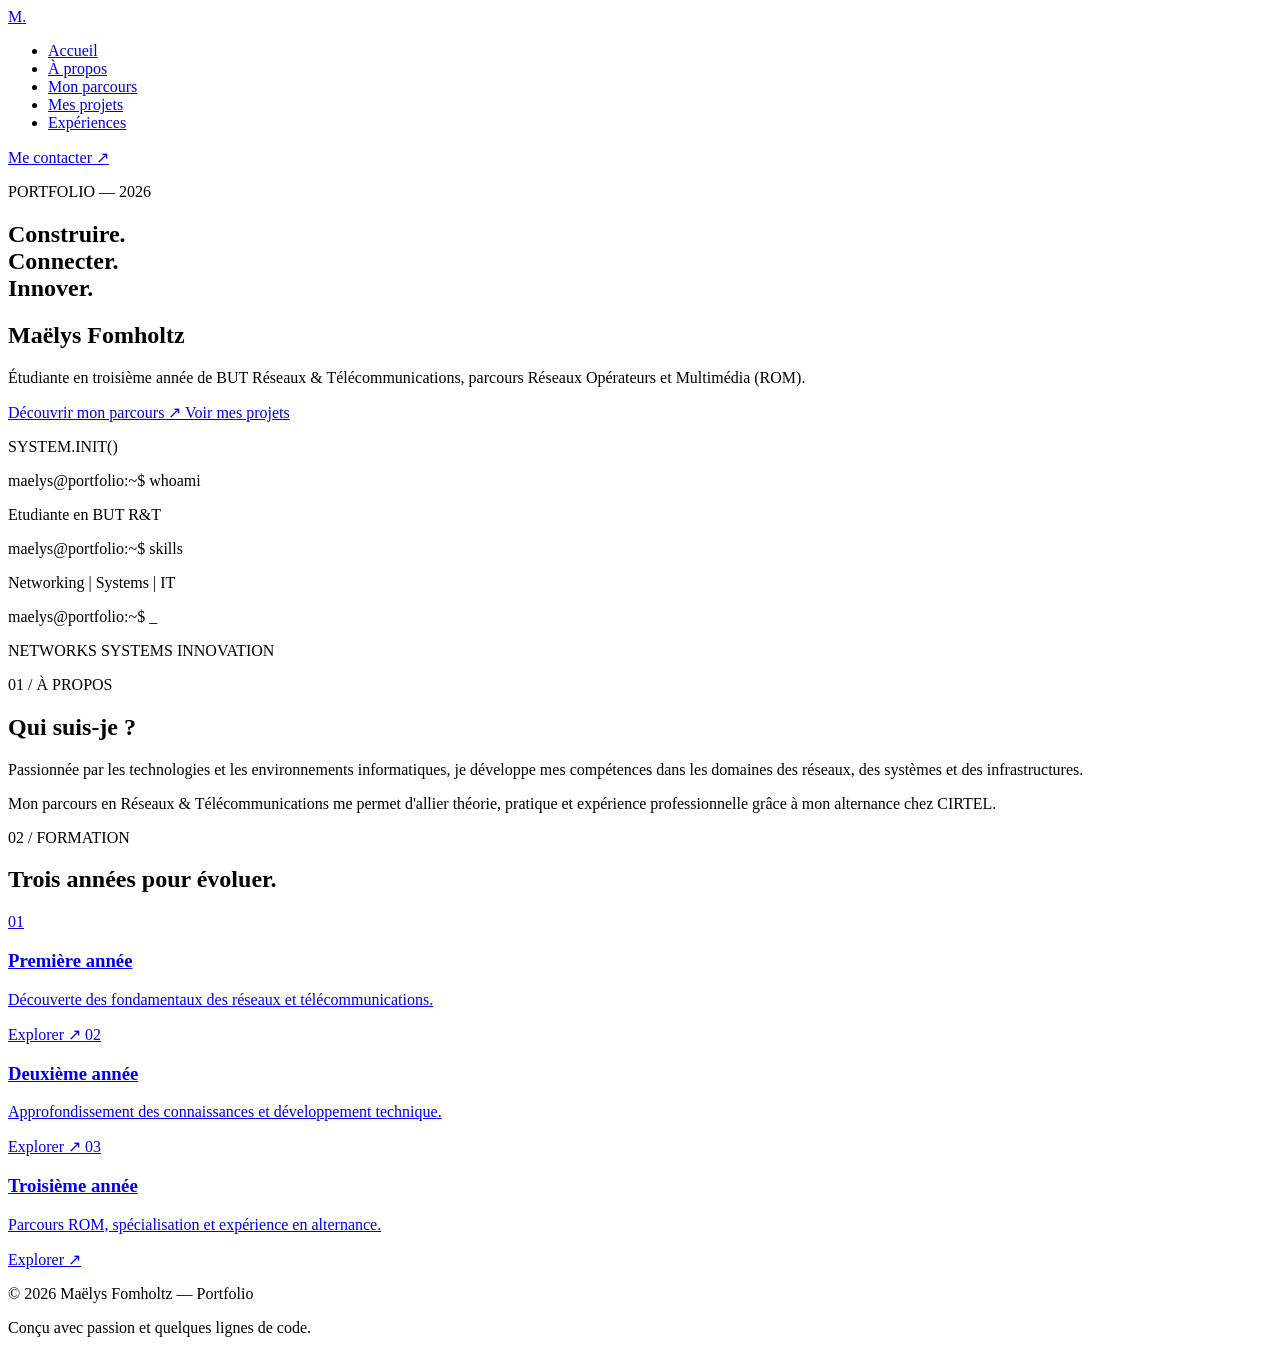
==== projets/index.html @ 8e95cd64 "Création de la page d'accueil" ====
<!doctype html>
<html lang="fr">
  <head>
    <meta charset="UTF-8" />
    <meta name="viewport" content="width=device-width, initial-scale=1.0" />

    <title>Maëlys Fomholtz | Portfolio</title>

    <meta
      name="description"
      content="Portfolio de Maëlys Fomholtz, étudiante en BUT Réseaux et Télécommunications, parcours ROM."
    />

    <link rel="stylesheet" href="css/style.css" />
  </head>

  <body>
    <!-- NAVIGATION -->
    <header class="header">
      <nav class="navbar container">
        <a href="index.html" class="logo"> M<span>.</span> </a>

        <ul class="nav-links">
          <li><a href="#accueil">Accueil</a></li>
          <li><a href="#apropos">À propos</a></li>
          <li><a href="parcours/index.html">Mon parcours</a></li>
          <li><a href="projets/index.html">Mes projets</a></li>
          <li><a href="experiences/index.html">Expériences</a></li>
        </ul>

        <a href="mailto:contact@example.com" class="contact-link">
          Me contacter ↗
        </a>
      </nav>
    </header>

    <main>
      <!-- ACCUEIL -->
      <section class="hero container" id="accueil">
        <div class="hero-content">
          <p class="hero-label">
            <span class="status-dot"></span>
            PORTFOLIO — 2026
          </p>

          <h1>
            Construire.<br />
            Connecter.<br />
            <span>Innover.</span>
          </h1>

          <h2>Maëlys Fomholtz</h2>

          <p class="hero-description">
            Étudiante en troisième année de BUT Réseaux & Télécommunications,
            parcours Réseaux Opérateurs et Multimédia (ROM).
          </p>

          <div class="hero-buttons">
            <a href="parcours/index.html" class="btn btn-primary">
              Découvrir mon parcours ↗
            </a>

            <a href="projets/index.html" class="btn btn-secondary">
              Voir mes projets
            </a>
          </div>
        </div>

        <div class="hero-visual">
          <div class="visual-card">
            <p class="code-label">SYSTEM.INIT()</p>

            <div class="terminal">
              <p>
                <span class="terminal-green">maelys@portfolio</span>:~$ whoami
              </p>
              <p>Etudiante en BUT R&T</p>
              <p>
                <span class="terminal-green">maelys@portfolio</span>:~$ skills
              </p>
              <p>Networking | Systems | IT</p>
              <p>
                <span class="terminal-green">maelys@portfolio</span>:~$
                <span class="cursor">_</span>
              </p>
            </div>

            <div class="visual-footer">
              <span>NETWORKS</span>
              <span>SYSTEMS</span>
              <span>INNOVATION</span>
            </div>
          </div>
        </div>
      </section>

      <!-- PRESENTATION -->
      <section class="about-section" id="apropos">
        <div class="container about-content">
          <div>
            <p class="section-label">01 / À PROPOS</p>
            <h2>Qui suis-je<span> ?</span></h2>
          </div>

          <div class="about-text">
            <p>
              Passionnée par les technologies et les environnements
              informatiques, je développe mes compétences dans les domaines des
              réseaux, des systèmes et des infrastructures.
            </p>

            <p>
              Mon parcours en Réseaux & Télécommunications me permet d'allier
              théorie, pratique et expérience professionnelle grâce à mon
              alternance chez CIRTEL.
            </p>
          </div>
        </div>
      </section>

      <!-- PARCOURS -->
      <section class="container journey-section">
        <p class="section-label">02 / FORMATION</p>

        <h2>Trois années pour <span>évoluer.</span></h2>

        <div class="journey-grid">
          <a href="parcours/premiere-annee.html" class="journey-card">
            <span class="card-number">01</span>
            <h3>Première année</h3>
            <p>
              Découverte des fondamentaux des réseaux et télécommunications.
            </p>
            <span class="card-link">Explorer ↗</span>
          </a>

          <a href="parcours/deuxieme-annee.html" class="journey-card">
            <span class="card-number">02</span>
            <h3>Deuxième année</h3>
            <p>
              Approfondissement des connaissances et développement technique.
            </p>
            <span class="card-link">Explorer ↗</span>
          </a>

          <a href="parcours/troisieme-annee.html" class="journey-card">
            <span class="card-number">03</span>
            <h3>Troisième année</h3>
            <p>Parcours ROM, spécialisation et expérience en alternance.</p>
            <span class="card-link">Explorer ↗</span>
          </a>
        </div>
      </section>
    </main>

    <footer class="footer">
      <div class="container">
        <p>© 2026 Maëlys Fomholtz — Portfolio</p>
        <p>Conçu avec passion et quelques lignes de code.</p>
      </div>
    </footer>

    <script src="js/main.js"></script>
  </body>
</html>
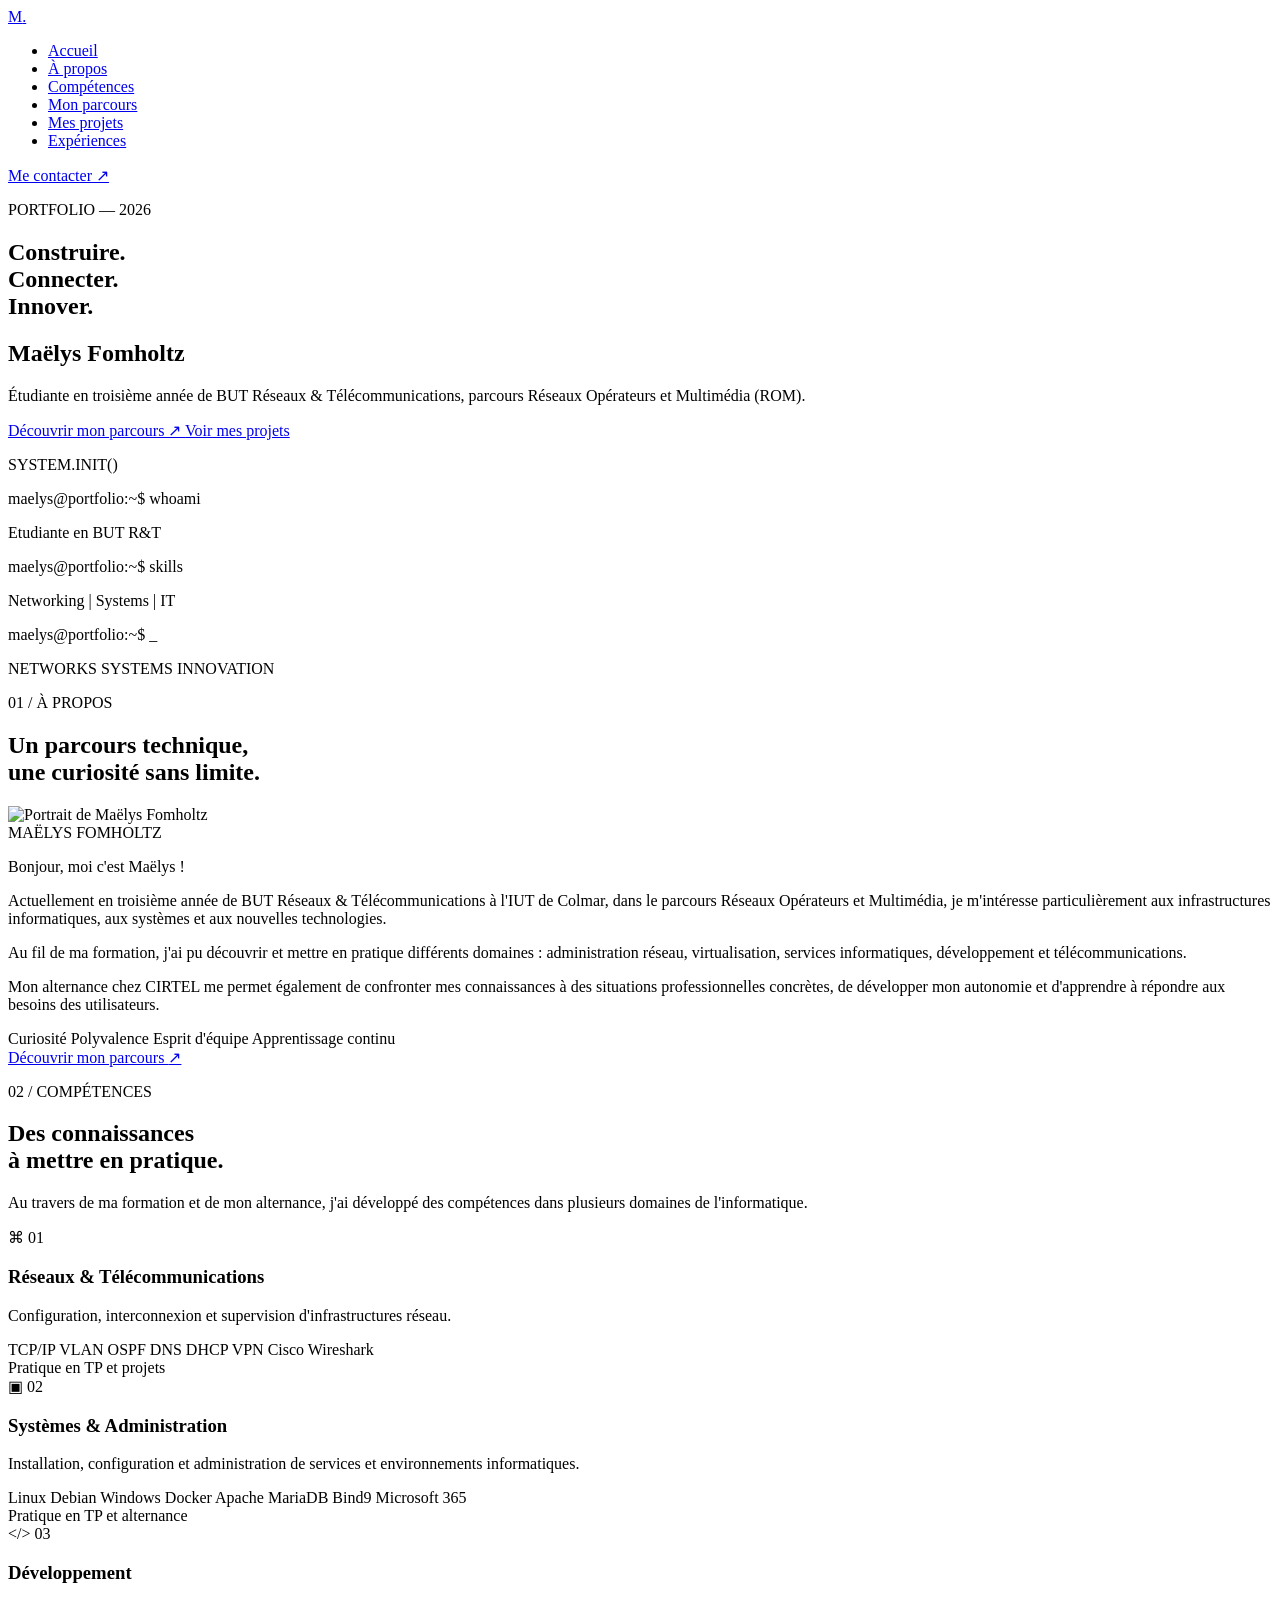
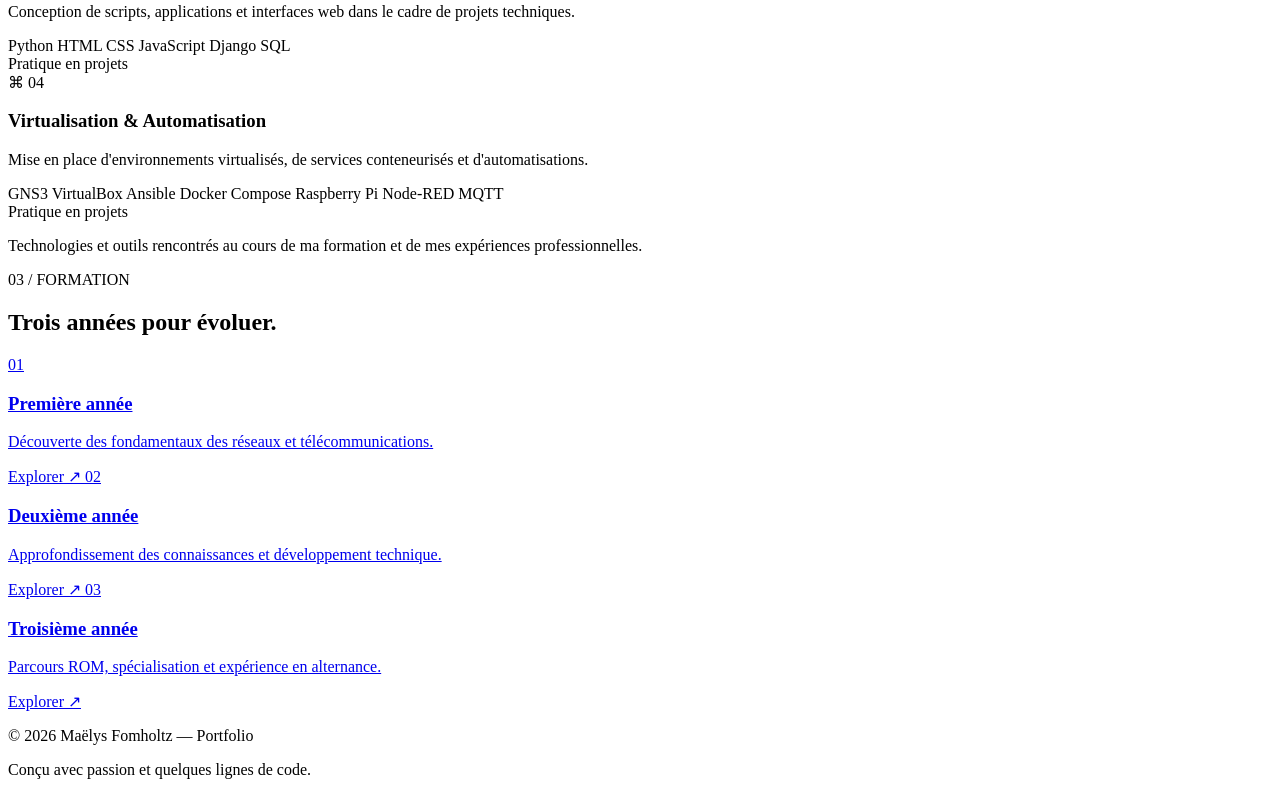
==== commit c2a28a52: "Ajout des sections présentation et compétences" ====
--- a/projets/index.html
+++ b/projets/index.html
@@ -23,6 +23,7 @@
         <ul class="nav-links">
           <li><a href="#accueil">Accueil</a></li>
           <li><a href="#apropos">À propos</a></li>
+          <li><a href="#competences">Compétences</a></li>
           <li><a href="parcours/index.html">Mon parcours</a></li>
           <li><a href="projets/index.html">Mes projets</a></li>
           <li><a href="experiences/index.html">Expériences</a></li>
@@ -96,32 +97,223 @@
       </section>
 
       <!-- PRESENTATION -->
+
+      <!-- SECTION À PROPOS -->
       <section class="about-section" id="apropos">
-        <div class="container about-content">
-          <div>
+        <div class="container">
+          <div class="section-heading">
             <p class="section-label">01 / À PROPOS</p>
-            <h2>Qui suis-je<span> ?</span></h2>
-          </div>
-
-          <div class="about-text">
-            <p>
-              Passionnée par les technologies et les environnements
-              informatiques, je développe mes compétences dans les domaines des
-              réseaux, des systèmes et des infrastructures.
+            <h2>
+              Un parcours technique,<br /><span
+                >une curiosité sans limite.</span
+              >
+            </h2>
+          </div>
+
+          <div class="about-layout">
+            <div class="about-photo">
+              <img
+                src="images/profil/maelys.jpg"
+                alt="Portrait de Maëlys Fomholtz"
+              />
+
+              <div class="photo-caption">
+                <span class="status-dot"></span>
+                <span>MAËLYS FOMHOLTZ</span>
+              </div>
+            </div>
+
+            <div class="about-details">
+              <p class="about-intro">Bonjour, moi c'est Maëlys !</p>
+
+              <p>
+                Actuellement en troisième année de BUT Réseaux &
+                Télécommunications à l'IUT de Colmar, dans le parcours Réseaux
+                Opérateurs et Multimédia, je m'intéresse particulièrement aux
+                infrastructures informatiques, aux systèmes et aux nouvelles
+                technologies.
+              </p>
+
+              <p>
+                Au fil de ma formation, j'ai pu découvrir et mettre en pratique
+                différents domaines : administration réseau, virtualisation,
+                services informatiques, développement et télécommunications.
+              </p>
+
+              <p>
+                Mon alternance chez CIRTEL me permet également de confronter mes
+                connaissances à des situations professionnelles concrètes, de
+                développer mon autonomie et d'apprendre à répondre aux besoins
+                des utilisateurs.
+              </p>
+
+              <div class="about-tags">
+                <span>Curiosité</span>
+                <span>Polyvalence</span>
+                <span>Esprit d'équipe</span>
+                <span>Apprentissage continu</span>
+              </div>
+
+              <a href="parcours/index.html" class="about-more">
+                Découvrir mon parcours <span>↗</span>
+              </a>
+            </div>
+          </div>
+        </div>
+      </section>
+
+      <!-- SECTION COMPÉTENCES -->
+      <section class="skills-section" id="competences">
+        <div class="container">
+          <div class="section-heading">
+            <p class="section-label">02 / COMPÉTENCES</p>
+            <h2>Des connaissances<br /><span>à mettre en pratique.</span></h2>
+            <p class="section-description">
+              Au travers de ma formation et de mon alternance, j'ai développé
+              des compétences dans plusieurs domaines de l'informatique.
             </p>
-
-            <p>
-              Mon parcours en Réseaux & Télécommunications me permet d'allier
-              théorie, pratique et expérience professionnelle grâce à mon
-              alternance chez CIRTEL.
-            </p>
-          </div>
+          </div>
+
+          <div class="skills-grid">
+            <!-- RESEAUX -->
+            <article class="skill-card">
+              <div class="skill-card-header">
+                <span class="skill-icon">⌘</span>
+                <span class="skill-index">01</span>
+              </div>
+
+              <h3>Réseaux & Télécommunications</h3>
+
+              <p>
+                Configuration, interconnexion et supervision d'infrastructures
+                réseau.
+              </p>
+
+              <div class="skill-tags">
+                <span>TCP/IP</span>
+                <span>VLAN</span>
+                <span>OSPF</span>
+                <span>DNS</span>
+                <span>DHCP</span>
+                <span>VPN</span>
+                <span>Cisco</span>
+                <span>Wireshark</span>
+              </div>
+
+              <div class="skill-level">
+                <span>Pratique en TP et projets</span>
+                <div class="level-track">
+                  <div class="level-fill level-advanced"></div>
+                </div>
+              </div>
+            </article>
+
+            <!-- SYSTEMES -->
+            <article class="skill-card">
+              <div class="skill-card-header">
+                <span class="skill-icon">▣</span>
+                <span class="skill-index">02</span>
+              </div>
+
+              <h3>Systèmes & Administration</h3>
+
+              <p>
+                Installation, configuration et administration de services et
+                environnements informatiques.
+              </p>
+
+              <div class="skill-tags">
+                <span>Linux Debian</span>
+                <span>Windows</span>
+                <span>Docker</span>
+                <span>Apache</span>
+                <span>MariaDB</span>
+                <span>Bind9</span>
+                <span>Microsoft 365</span>
+              </div>
+
+              <div class="skill-level">
+                <span>Pratique en TP et alternance</span>
+                <div class="level-track">
+                  <div class="level-fill level-intermediate"></div>
+                </div>
+              </div>
+            </article>
+
+            <!-- DEVELOPPEMENT -->
+            <article class="skill-card">
+              <div class="skill-card-header">
+                <span class="skill-icon">&lt;/&gt;</span>
+                <span class="skill-index">03</span>
+              </div>
+
+              <h3>Développement</h3>
+
+              <p>
+                Conception de scripts, applications et interfaces web dans le
+                cadre de projets techniques.
+              </p>
+
+              <div class="skill-tags">
+                <span>Python</span>
+                <span>HTML</span>
+                <span>CSS</span>
+                <span>JavaScript</span>
+                <span>Django</span>
+                <span>SQL</span>
+              </div>
+
+              <div class="skill-level">
+                <span>Pratique en projets</span>
+                <div class="level-track">
+                  <div class="level-fill level-intermediate"></div>
+                </div>
+              </div>
+            </article>
+
+            <!-- VIRTUALISATION -->
+            <article class="skill-card">
+              <div class="skill-card-header">
+                <span class="skill-icon">⌘</span>
+                <span class="skill-index">04</span>
+              </div>
+
+              <h3>Virtualisation & Automatisation</h3>
+
+              <p>
+                Mise en place d'environnements virtualisés, de services
+                conteneurisés et d'automatisations.
+              </p>
+
+              <div class="skill-tags">
+                <span>GNS3</span>
+                <span>VirtualBox</span>
+                <span>Ansible</span>
+                <span>Docker Compose</span>
+                <span>Raspberry Pi</span>
+                <span>Node-RED</span>
+                <span>MQTT</span>
+              </div>
+
+              <div class="skill-level">
+                <span>Pratique en projets</span>
+                <div class="level-track">
+                  <div class="level-fill level-intermediate"></div>
+                </div>
+              </div>
+            </article>
+          </div>
+
+          <p class="skills-note">
+            Technologies et outils rencontrés au cours de ma formation et de mes
+            expériences professionnelles.
+          </p>
         </div>
       </section>
 
       <!-- PARCOURS -->
       <section class="container journey-section">
-        <p class="section-label">02 / FORMATION</p>
+        <p class="section-label">03 / FORMATION</p>
 
         <h2>Trois années pour <span>évoluer.</span></h2>
 
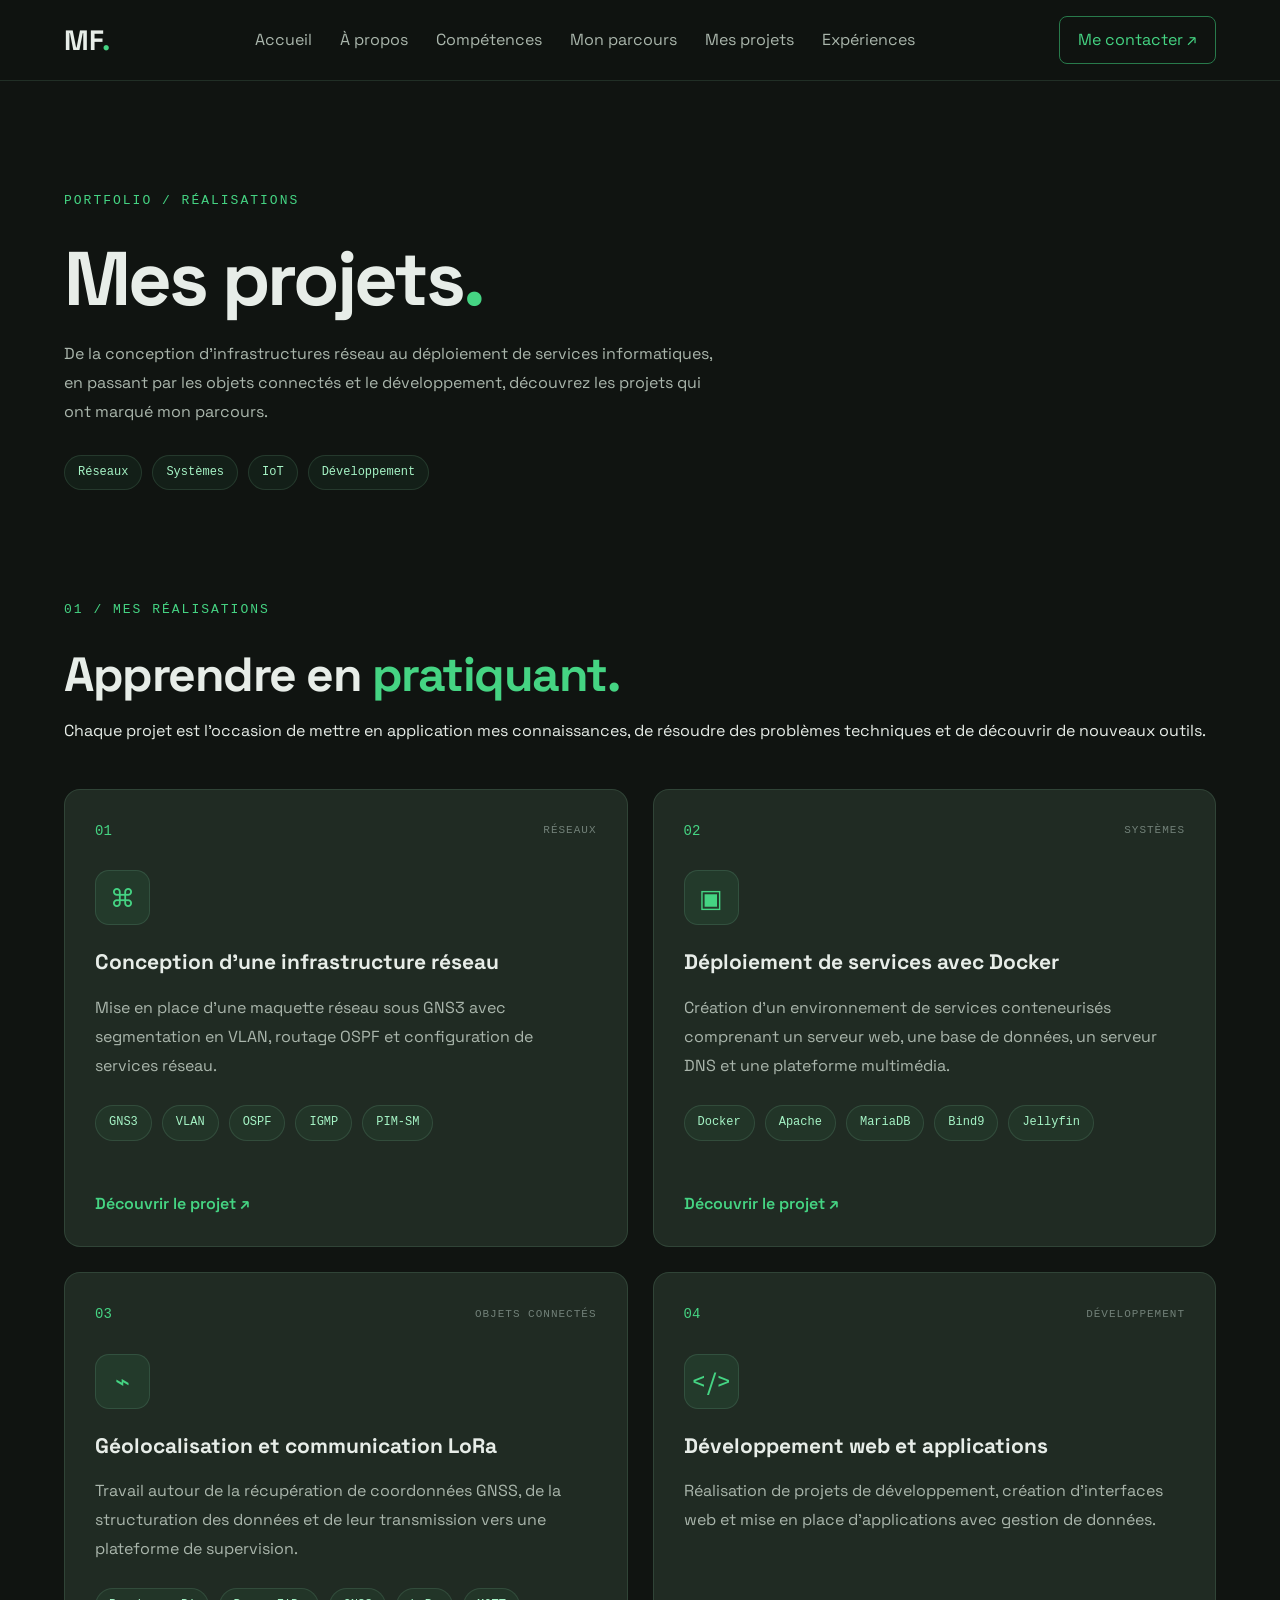
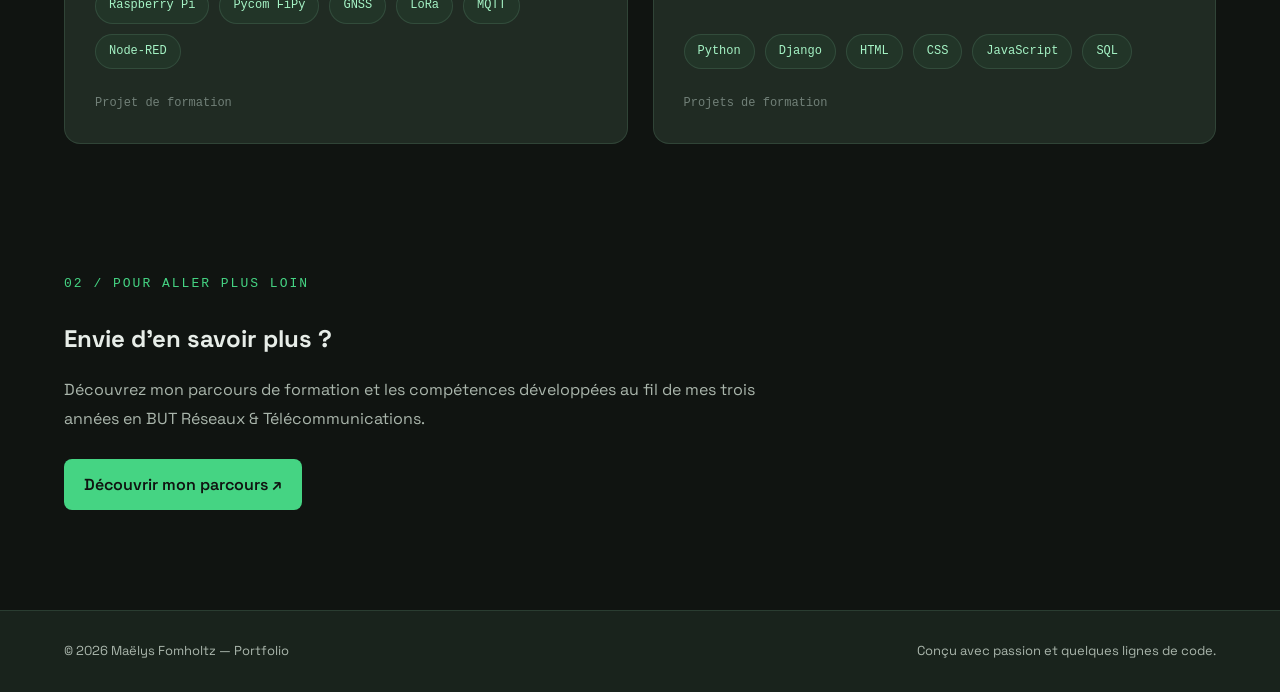
==== commit 2b200ef6: "Amélioration de la page projets" ====
--- a/projets/index.html
+++ b/projets/index.html
@@ -4,348 +4,208 @@
     <meta charset="UTF-8" />
     <meta name="viewport" content="width=device-width, initial-scale=1.0" />
 
-    <title>Maëlys Fomholtz | Portfolio</title>
+    <title>Mes projets | Maëlys Fomholtz</title>
 
     <meta
       name="description"
-      content="Portfolio de Maëlys Fomholtz, étudiante en BUT Réseaux et Télécommunications, parcours ROM."
+      content="Découvrez les projets techniques réalisés par Maëlys Fomholtz en réseaux, systèmes, IoT et développement."
     />
 
-    <link rel="stylesheet" href="css/style.css" />
+    <!-- CSS principal : attention au ../ car le fichier est dans projets/ -->
+    <link rel="stylesheet" href="../css/style.css" />
   </head>
 
   <body>
     <!-- NAVIGATION -->
     <header class="header">
       <nav class="navbar container">
-        <a href="index.html" class="logo"> M<span>.</span> </a>
+        <a href="../index.html" class="logo">MF<span>.</span></a>
 
         <ul class="nav-links">
-          <li><a href="#accueil">Accueil</a></li>
-          <li><a href="#apropos">À propos</a></li>
-          <li><a href="#competences">Compétences</a></li>
-          <li><a href="parcours/index.html">Mon parcours</a></li>
-          <li><a href="projets/index.html">Mes projets</a></li>
-          <li><a href="experiences/index.html">Expériences</a></li>
+          <li><a href="../index.html#accueil">Accueil</a></li>
+          <li><a href="../index.html#apropos">À propos</a></li>
+          <li><a href="../index.html#competences">Compétences</a></li>
+          <li><a href="../parcours/index.html">Mon parcours</a></li>
+          <li><a href="index.html" class="active">Mes projets</a></li>
+          <li><a href="../experiences/index.html">Expériences</a></li>
         </ul>
 
-        <a href="mailto:contact@example.com" class="contact-link">
+        <a href="mailto:maelys.fomholtz@gmail.com" class="contact-link">
           Me contacter ↗
         </a>
       </nav>
     </header>
 
     <main>
-      <!-- ACCUEIL -->
-      <section class="hero container" id="accueil">
-        <div class="hero-content">
-          <p class="hero-label">
-            <span class="status-dot"></span>
-            PORTFOLIO — 2026
-          </p>
-
-          <h1>
-            Construire.<br />
-            Connecter.<br />
-            <span>Innover.</span>
-          </h1>
-
-          <h2>Maëlys Fomholtz</h2>
-
-          <p class="hero-description">
-            Étudiante en troisième année de BUT Réseaux & Télécommunications,
-            parcours Réseaux Opérateurs et Multimédia (ROM).
-          </p>
-
-          <div class="hero-buttons">
-            <a href="parcours/index.html" class="btn btn-primary">
-              Découvrir mon parcours ↗
-            </a>
-
-            <a href="projets/index.html" class="btn btn-secondary">
-              Voir mes projets
-            </a>
-          </div>
-        </div>
-
-        <div class="hero-visual">
-          <div class="visual-card">
-            <p class="code-label">SYSTEM.INIT()</p>
-
-            <div class="terminal">
-              <p>
-                <span class="terminal-green">maelys@portfolio</span>:~$ whoami
-              </p>
-              <p>Etudiante en BUT R&T</p>
-              <p>
-                <span class="terminal-green">maelys@portfolio</span>:~$ skills
-              </p>
-              <p>Networking | Systems | IT</p>
-              <p>
-                <span class="terminal-green">maelys@portfolio</span>:~$
-                <span class="cursor">_</span>
-              </p>
-            </div>
-
-            <div class="visual-footer">
-              <span>NETWORKS</span>
-              <span>SYSTEMS</span>
-              <span>INNOVATION</span>
-            </div>
-          </div>
+      <!-- EN-TÊTE DE PAGE -->
+      <section class="page-hero container">
+        <p class="section-label">PORTFOLIO / RÉALISATIONS</p>
+
+        <h1>Mes projets<span>.</span></h1>
+
+        <p class="hero-description">
+          De la conception d'infrastructures réseau au déploiement de services
+          informatiques, en passant par les objets connectés et le
+          développement, découvrez les projets qui ont marqué mon parcours.
+        </p>
+
+        <div class="project-intro-tags">
+          <span>Réseaux</span>
+          <span>Systèmes</span>
+          <span>IoT</span>
+          <span>Développement</span>
         </div>
       </section>
 
-      <!-- PRESENTATION -->
-
-      <!-- SECTION À PROPOS -->
-      <section class="about-section" id="apropos">
-        <div class="container">
-          <div class="section-heading">
-            <p class="section-label">01 / À PROPOS</p>
-            <h2>
-              Un parcours technique,<br /><span
-                >une curiosité sans limite.</span
-              >
-            </h2>
-          </div>
-
-          <div class="about-layout">
-            <div class="about-photo">
-              <img
-                src="images/profil/maelys.jpg"
-                alt="Portrait de Maëlys Fomholtz"
-              />
-
-              <div class="photo-caption">
-                <span class="status-dot"></span>
-                <span>MAËLYS FOMHOLTZ</span>
-              </div>
-            </div>
-
-            <div class="about-details">
-              <p class="about-intro">Bonjour, moi c'est Maëlys !</p>
-
-              <p>
-                Actuellement en troisième année de BUT Réseaux &
-                Télécommunications à l'IUT de Colmar, dans le parcours Réseaux
-                Opérateurs et Multimédia, je m'intéresse particulièrement aux
-                infrastructures informatiques, aux systèmes et aux nouvelles
-                technologies.
-              </p>
-
-              <p>
-                Au fil de ma formation, j'ai pu découvrir et mettre en pratique
-                différents domaines : administration réseau, virtualisation,
-                services informatiques, développement et télécommunications.
-              </p>
-
-              <p>
-                Mon alternance chez CIRTEL me permet également de confronter mes
-                connaissances à des situations professionnelles concrètes, de
-                développer mon autonomie et d'apprendre à répondre aux besoins
-                des utilisateurs.
-              </p>
-
-              <div class="about-tags">
-                <span>Curiosité</span>
-                <span>Polyvalence</span>
-                <span>Esprit d'équipe</span>
-                <span>Apprentissage continu</span>
-              </div>
-
-              <a href="parcours/index.html" class="about-more">
-                Découvrir mon parcours <span>↗</span>
-              </a>
-            </div>
-          </div>
+      <!-- LISTE DES PROJETS -->
+      <section class="content-section container">
+        <div class="section-heading">
+          <p class="section-label">01 / MES RÉALISATIONS</p>
+          <h2>Apprendre en <span>pratiquant.</span></h2>
+          <p>
+            Chaque projet est l'occasion de mettre en application mes
+            connaissances, de résoudre des problèmes techniques et de découvrir
+            de nouveaux outils.
+          </p>
+        </div>
+
+        <div class="project-grid">
+          <!-- PROJET 1 : GNS3 -->
+          <article class="project-card">
+            <div class="project-card-top">
+              <span class="project-number">01</span>
+              <span class="project-category">RÉSEAUX</span>
+            </div>
+
+            <div class="project-card-icon">⌘</div>
+
+            <h3>Conception d'une infrastructure réseau</h3>
+
+            <p>
+              Mise en place d'une maquette réseau sous GNS3 avec segmentation en
+              VLAN, routage OSPF et configuration de services réseau.
+            </p>
+
+            <div class="project-tags">
+              <span>GNS3</span>
+              <span>VLAN</span>
+              <span>OSPF</span>
+              <span>IGMP</span>
+              <span>PIM-SM</span>
+            </div>
+
+            <a href="projet-1.html" class="card-link">
+              Découvrir le projet ↗
+            </a>
+          </article>
+
+          <!-- PROJET 2 : DOCKER -->
+          <article class="project-card">
+            <div class="project-card-top">
+              <span class="project-number">02</span>
+              <span class="project-category">SYSTÈMES</span>
+            </div>
+
+            <div class="project-card-icon">▣</div>
+
+            <h3>Déploiement de services avec Docker</h3>
+
+            <p>
+              Création d'un environnement de services conteneurisés comprenant
+              un serveur web, une base de données, un serveur DNS et une
+              plateforme multimédia.
+            </p>
+
+            <div class="project-tags">
+              <span>Docker</span>
+              <span>Apache</span>
+              <span>MariaDB</span>
+              <span>Bind9</span>
+              <span>Jellyfin</span>
+            </div>
+
+            <a href="projet-2.html" class="card-link">
+              Découvrir le projet ↗
+            </a>
+          </article>
+
+          <!-- PROJET 3 : GNSS / LORA -->
+          <article class="project-card">
+            <div class="project-card-top">
+              <span class="project-number">03</span>
+              <span class="project-category">OBJETS CONNECTÉS</span>
+            </div>
+
+            <div class="project-card-icon">⌁</div>
+
+            <h3>Géolocalisation et communication LoRa</h3>
+
+            <p>
+              Travail autour de la récupération de coordonnées GNSS, de la
+              structuration des données et de leur transmission vers une
+              plateforme de supervision.
+            </p>
+
+            <div class="project-tags">
+              <span>Raspberry Pi</span>
+              <span>Pycom FiPy</span>
+              <span>GNSS</span>
+              <span>LoRa</span>
+              <span>MQTT</span>
+              <span>Node-RED</span>
+            </div>
+
+            <span class="project-status"> Projet de formation </span>
+          </article>
+
+          <!-- PROJET 4 : DÉVELOPPEMENT -->
+          <article class="project-card">
+            <div class="project-card-top">
+              <span class="project-number">04</span>
+              <span class="project-category">DÉVELOPPEMENT</span>
+            </div>
+
+            <div class="project-card-icon">&lt;/&gt;</div>
+
+            <h3>Développement web et applications</h3>
+
+            <p>
+              Réalisation de projets de développement, création d'interfaces web
+              et mise en place d'applications avec gestion de données.
+            </p>
+
+            <div class="project-tags">
+              <span>Python</span>
+              <span>Django</span>
+              <span>HTML</span>
+              <span>CSS</span>
+              <span>JavaScript</span>
+              <span>SQL</span>
+            </div>
+
+            <span class="project-status"> Projets de formation </span>
+          </article>
         </div>
       </section>
 
-      <!-- SECTION COMPÉTENCES -->
-      <section class="skills-section" id="competences">
-        <div class="container">
-          <div class="section-heading">
-            <p class="section-label">02 / COMPÉTENCES</p>
-            <h2>Des connaissances<br /><span>à mettre en pratique.</span></h2>
-            <p class="section-description">
-              Au travers de ma formation et de mon alternance, j'ai développé
-              des compétences dans plusieurs domaines de l'informatique.
-            </p>
-          </div>
-
-          <div class="skills-grid">
-            <!-- RESEAUX -->
-            <article class="skill-card">
-              <div class="skill-card-header">
-                <span class="skill-icon">⌘</span>
-                <span class="skill-index">01</span>
-              </div>
-
-              <h3>Réseaux & Télécommunications</h3>
-
-              <p>
-                Configuration, interconnexion et supervision d'infrastructures
-                réseau.
-              </p>
-
-              <div class="skill-tags">
-                <span>TCP/IP</span>
-                <span>VLAN</span>
-                <span>OSPF</span>
-                <span>DNS</span>
-                <span>DHCP</span>
-                <span>VPN</span>
-                <span>Cisco</span>
-                <span>Wireshark</span>
-              </div>
-
-              <div class="skill-level">
-                <span>Pratique en TP et projets</span>
-                <div class="level-track">
-                  <div class="level-fill level-advanced"></div>
-                </div>
-              </div>
-            </article>
-
-            <!-- SYSTEMES -->
-            <article class="skill-card">
-              <div class="skill-card-header">
-                <span class="skill-icon">▣</span>
-                <span class="skill-index">02</span>
-              </div>
-
-              <h3>Systèmes & Administration</h3>
-
-              <p>
-                Installation, configuration et administration de services et
-                environnements informatiques.
-              </p>
-
-              <div class="skill-tags">
-                <span>Linux Debian</span>
-                <span>Windows</span>
-                <span>Docker</span>
-                <span>Apache</span>
-                <span>MariaDB</span>
-                <span>Bind9</span>
-                <span>Microsoft 365</span>
-              </div>
-
-              <div class="skill-level">
-                <span>Pratique en TP et alternance</span>
-                <div class="level-track">
-                  <div class="level-fill level-intermediate"></div>
-                </div>
-              </div>
-            </article>
-
-            <!-- DEVELOPPEMENT -->
-            <article class="skill-card">
-              <div class="skill-card-header">
-                <span class="skill-icon">&lt;/&gt;</span>
-                <span class="skill-index">03</span>
-              </div>
-
-              <h3>Développement</h3>
-
-              <p>
-                Conception de scripts, applications et interfaces web dans le
-                cadre de projets techniques.
-              </p>
-
-              <div class="skill-tags">
-                <span>Python</span>
-                <span>HTML</span>
-                <span>CSS</span>
-                <span>JavaScript</span>
-                <span>Django</span>
-                <span>SQL</span>
-              </div>
-
-              <div class="skill-level">
-                <span>Pratique en projets</span>
-                <div class="level-track">
-                  <div class="level-fill level-intermediate"></div>
-                </div>
-              </div>
-            </article>
-
-            <!-- VIRTUALISATION -->
-            <article class="skill-card">
-              <div class="skill-card-header">
-                <span class="skill-icon">⌘</span>
-                <span class="skill-index">04</span>
-              </div>
-
-              <h3>Virtualisation & Automatisation</h3>
-
-              <p>
-                Mise en place d'environnements virtualisés, de services
-                conteneurisés et d'automatisations.
-              </p>
-
-              <div class="skill-tags">
-                <span>GNS3</span>
-                <span>VirtualBox</span>
-                <span>Ansible</span>
-                <span>Docker Compose</span>
-                <span>Raspberry Pi</span>
-                <span>Node-RED</span>
-                <span>MQTT</span>
-              </div>
-
-              <div class="skill-level">
-                <span>Pratique en projets</span>
-                <div class="level-track">
-                  <div class="level-fill level-intermediate"></div>
-                </div>
-              </div>
-            </article>
-          </div>
-
-          <p class="skills-note">
-            Technologies et outils rencontrés au cours de ma formation et de mes
-            expériences professionnelles.
-          </p>
-        </div>
-      </section>
-
-      <!-- PARCOURS -->
-      <section class="container journey-section">
-        <p class="section-label">03 / FORMATION</p>
-
-        <h2>Trois années pour <span>évoluer.</span></h2>
-
-        <div class="journey-grid">
-          <a href="parcours/premiere-annee.html" class="journey-card">
-            <span class="card-number">01</span>
-            <h3>Première année</h3>
-            <p>
-              Découverte des fondamentaux des réseaux et télécommunications.
-            </p>
-            <span class="card-link">Explorer ↗</span>
-          </a>
-
-          <a href="parcours/deuxieme-annee.html" class="journey-card">
-            <span class="card-number">02</span>
-            <h3>Deuxième année</h3>
-            <p>
-              Approfondissement des connaissances et développement technique.
-            </p>
-            <span class="card-link">Explorer ↗</span>
-          </a>
-
-          <a href="parcours/troisieme-annee.html" class="journey-card">
-            <span class="card-number">03</span>
-            <h3>Troisième année</h3>
-            <p>Parcours ROM, spécialisation et expérience en alternance.</p>
-            <span class="card-link">Explorer ↗</span>
-          </a>
-        </div>
+      <!-- RETOUR AU PARCOURS -->
+      <section class="container project-cta">
+        <p class="section-label">02 / POUR ALLER PLUS LOIN</p>
+
+        <h2>Envie d'en savoir plus ?</h2>
+
+        <p>
+          Découvrez mon parcours de formation et les compétences développées au
+          fil de mes trois années en BUT Réseaux & Télécommunications.
+        </p>
+
+        <a href="../parcours/index.html" class="btn btn-primary">
+          Découvrir mon parcours ↗
+        </a>
       </section>
     </main>
 
+    <!-- FOOTER -->
     <footer class="footer">
       <div class="container">
         <p>© 2026 Maëlys Fomholtz — Portfolio</p>
@@ -353,6 +213,6 @@
       </div>
     </footer>
 
-    <script src="js/main.js"></script>
+    <script src="../js/main.js"></script>
   </body>
 </html>
--- a/css/style.css
+++ b/css/style.css
@@ -0,0 +1,1013 @@
+@import url("https://fonts.googleapis.com/css2?family=Space+Grotesk:wght@400;500;600;700&family=JetBrains+Mono:wght@400;500&display=swap");
+
+@import url("./variables.css");
+
+* {
+  margin: 0;
+  padding: 0;
+  box-sizing: border-box;
+}
+
+html {
+  scroll-behavior: smooth;
+}
+
+body {
+  background: var(--bg-primary);
+  color: var(--text-primary);
+  font-family: var(--font-main);
+  line-height: 1.6;
+}
+
+a {
+  color: inherit;
+  text-decoration: none;
+}
+
+.container {
+  width: min(90%, var(--container-width));
+  margin: auto;
+}
+
+/* NAVIGATION */
+
+.header {
+  position: sticky;
+  top: 0;
+  z-index: 100;
+  background: rgba(16, 20, 17, 0.92);
+  backdrop-filter: blur(15px);
+  border-bottom: 1px solid var(--border-color);
+}
+
+.navbar {
+  min-height: 80px;
+  display: flex;
+  align-items: center;
+  justify-content: space-between;
+  gap: 25px;
+}
+
+.logo {
+  font-size: 28px;
+  font-weight: 700;
+}
+
+.logo span {
+  color: var(--green-accent);
+}
+
+.nav-links {
+  display: flex;
+  gap: 28px;
+  list-style: none;
+}
+
+.nav-links a {
+  color: var(--text-secondary);
+  transition: var(--transition);
+}
+
+.nav-links a:hover {
+  color: var(--green-accent);
+}
+
+.contact-link {
+  color: var(--green-accent);
+  border: 1px solid var(--green-primary);
+  padding: 10px 18px;
+  border-radius: var(--radius-small);
+}
+
+/* ACCUEIL */
+
+.hero {
+  min-height: 650px;
+  display: grid;
+  grid-template-columns: 1.1fr 0.9fr;
+  align-items: center;
+  gap: 60px;
+  padding-top: 80px;
+  padding-bottom: 80px;
+}
+
+.hero-label,
+.section-label {
+  color: var(--green-accent);
+  font-family: var(--font-code);
+  font-size: 13px;
+  letter-spacing: 2px;
+  margin-bottom: 25px;
+}
+
+.status-dot {
+  display: inline-block;
+  width: 8px;
+  height: 8px;
+  border-radius: 50%;
+  background: var(--green-accent);
+  margin-right: 8px;
+  box-shadow: 0 0 12px var(--green-accent);
+}
+
+.hero h1 {
+  font-size: clamp(48px, 6vw, 76px);
+  line-height: 1.12;
+  letter-spacing: -3px;
+}
+
+.hero h1 span,
+.about-content h2 span,
+.journey-section h2 span {
+  color: var(--green-accent);
+}
+
+.hero h2 {
+  margin-top: 25px;
+  font-size: 22px;
+}
+
+.hero-description {
+  max-width: 520px;
+  color: var(--text-secondary);
+  margin-top: 15px;
+}
+
+.hero-buttons {
+  display: flex;
+  flex-wrap: wrap;
+  gap: 15px;
+  margin-top: 30px;
+}
+
+.btn {
+  display: inline-block;
+  padding: 13px 20px;
+  border-radius: var(--radius-small);
+  transition: var(--transition);
+}
+
+.btn-primary {
+  background: var(--green-primary);
+  color: white;
+}
+
+.btn-primary:hover {
+  background: var(--green-accent);
+  color: var(--bg-primary);
+  transform: translateY(-3px);
+}
+
+.btn-secondary {
+  border: 1px solid var(--green-primary);
+  color: var(--green-accent);
+}
+
+/* TERMINAL */
+
+.visual-card {
+  background: var(--bg-card);
+  border: 1px solid var(--border-color);
+  border-radius: var(--radius-large);
+  padding: 30px;
+  box-shadow: var(--shadow-green);
+}
+
+.code-label {
+  color: var(--green-accent);
+  font-family: var(--font-code);
+  margin-bottom: 30px;
+}
+
+.terminal {
+  background: var(--bg-primary);
+  padding: 25px;
+  border-radius: var(--radius-medium);
+  font-family: var(--font-code);
+  font-size: 13px;
+  overflow-wrap: anywhere;
+}
+
+.terminal p {
+  margin: 12px 0;
+}
+
+.terminal-green {
+  color: var(--green-accent);
+}
+
+.cursor {
+  animation: blink 1s infinite;
+}
+
+@keyframes blink {
+  50% {
+    opacity: 0;
+  }
+}
+
+.visual-footer {
+  display: flex;
+  justify-content: space-between;
+  gap: 10px;
+  margin-top: 25px;
+  color: var(--text-secondary);
+  font-family: var(--font-code);
+  font-size: 10px;
+}
+
+/* PRESENTATION */
+
+.about-section {
+  background: var(--bg-secondary);
+  padding: 90px 0;
+}
+
+.about-content {
+  display: grid;
+  grid-template-columns: 0.8fr 1.2fr;
+  gap: 80px;
+}
+
+.about-content h2,
+.journey-section h2 {
+  font-size: 38px;
+}
+
+.about-text {
+  color: var(--text-secondary);
+  font-size: 17px;
+}
+
+.about-text p + p {
+  margin-top: 20px;
+}
+
+/* FORMATION */
+
+.journey-section {
+  padding-top: 100px;
+  padding-bottom: 100px;
+}
+
+.journey-grid {
+  display: grid;
+  grid-template-columns: repeat(3, 1fr);
+  gap: 20px;
+  margin-top: 40px;
+}
+
+.journey-card {
+  background: var(--bg-card);
+  border: 1px solid var(--border-color);
+  border-radius: var(--radius-medium);
+  padding: 30px;
+  transition: var(--transition);
+}
+
+.journey-card:hover {
+  border-color: var(--green-accent);
+  transform: translateY(-6px);
+  box-shadow: var(--shadow-green);
+}
+
+.card-number {
+  color: var(--green-accent);
+  font-family: var(--font-code);
+  font-size: 24px;
+}
+
+.journey-card h3 {
+  margin: 25px 0 12px;
+}
+
+.journey-card p {
+  color: var(--text-secondary);
+  font-size: 14px;
+}
+
+.card-link {
+  display: inline-block;
+  color: var(--green-accent);
+  margin-top: 25px;
+}
+
+/* FOOTER */
+
+.footer {
+  background: var(--bg-secondary);
+  border-top: 1px solid var(--border-color);
+  padding: 30px 0;
+  color: var(--text-secondary);
+  font-size: 13px;
+}
+
+.footer .container {
+  display: flex;
+  justify-content: space-between;
+  gap: 20px;
+}
+
+/* RESPONSIVE */
+
+@media (max-width: 850px) {
+  .hero {
+    grid-template-columns: 1fr;
+    gap: 40px;
+  }
+
+  .about-content {
+    grid-template-columns: 1fr;
+    gap: 30px;
+  }
+
+  .journey-grid {
+    grid-template-columns: 1fr;
+  }
+
+  .nav-links {
+    gap: 12px;
+    font-size: 12px;
+  }
+}
+
+@media (max-width: 550px) {
+  .navbar {
+    flex-wrap: wrap;
+    padding: 15px 0;
+  }
+
+  .nav-links {
+    order: 3;
+    width: 100%;
+    justify-content: space-between;
+    flex-wrap: wrap;
+  }
+
+  .contact-link {
+    font-size: 12px;
+  }
+
+  .hero h1 {
+    font-size: 48px;
+  }
+
+  .footer .container {
+    flex-direction: column;
+  }
+}
+
+/* =====================================
+   A PROPOS
+===================================== */
+
+.section-heading {
+  margin-bottom: 55px;
+}
+
+.section-heading h2 {
+  font-size: clamp(32px, 4vw, 48px);
+  line-height: 1.2;
+  letter-spacing: -1.5px;
+}
+
+.section-heading h2 span {
+  color: var(--green-accent);
+}
+
+.about-section {
+  background: var(--bg-secondary);
+  padding: 110px 0;
+}
+
+.about-layout {
+  display: grid;
+  grid-template-columns: 0.8fr 1.2fr;
+  align-items: center;
+  gap: 80px;
+}
+
+.about-photo {
+  position: relative;
+  max-width: 390px;
+  width: 100%;
+  margin: auto;
+  padding: 12px;
+  border: 1px solid var(--green-primary);
+  border-radius: var(--radius-large);
+  background: var(--bg-card);
+  box-shadow: var(--shadow-green);
+}
+
+.about-photo img {
+  width: 100%;
+  aspect-ratio: 4 / 5;
+  object-fit: cover;
+  border-radius: 16px;
+}
+
+.photo-caption {
+  display: flex;
+  align-items: center;
+  gap: 10px;
+  padding: 15px 5px 5px;
+  color: var(--green-light);
+  font-family: var(--font-code);
+  font-size: 11px;
+  letter-spacing: 1px;
+}
+
+.about-details {
+  color: var(--text-secondary);
+  font-size: 15px;
+}
+
+.about-details p {
+  margin-bottom: 20px;
+}
+
+.about-intro {
+  color: var(--text-primary);
+  font-size: 25px;
+  font-weight: 700;
+}
+
+.about-tags,
+.skill-tags {
+  display: flex;
+  flex-wrap: wrap;
+  gap: 9px;
+}
+
+.about-tags {
+  margin: 30px 0;
+}
+
+.about-tags span,
+.skill-tags span {
+  padding: 7px 12px;
+  border: 1px solid var(--border-color);
+  border-radius: 30px;
+  color: var(--green-light);
+  font-size: 12px;
+  background: rgba(69, 212, 131, 0.04);
+}
+
+.about-more {
+  display: inline-block;
+  color: var(--green-accent);
+  font-weight: 600;
+}
+
+.about-more span {
+  margin-left: 6px;
+}
+
+/* =====================================
+   COMPETENCES
+===================================== */
+
+.skills-section {
+  padding: 110px 0;
+  background: var(--bg-primary);
+}
+
+.section-description {
+  max-width: 600px;
+  color: var(--text-secondary);
+  margin-top: 18px;
+}
+
+.skills-grid {
+  display: grid;
+  grid-template-columns: repeat(2, 1fr);
+  gap: 22px;
+}
+
+.skill-card {
+  padding: 30px;
+  background: var(--bg-card);
+  border: 1px solid var(--border-color);
+  border-radius: var(--radius-large);
+  transition: var(--transition);
+}
+
+.skill-card:hover {
+  transform: translateY(-5px);
+  border-color: var(--green-accent);
+  box-shadow: var(--shadow-green);
+}
+
+.skill-card-header {
+  display: flex;
+  justify-content: space-between;
+  align-items: center;
+  margin-bottom: 25px;
+}
+
+.skill-icon {
+  display: grid;
+  place-items: center;
+  width: 48px;
+  height: 48px;
+  border-radius: 12px;
+  background: rgba(69, 212, 131, 0.1);
+  color: var(--green-accent);
+  font-family: var(--font-code);
+  font-size: 19px;
+}
+
+.skill-index {
+  color: var(--text-muted);
+  font-family: var(--font-code);
+  font-size: 13px;
+}
+
+.skill-card h3 {
+  font-size: 21px;
+  margin-bottom: 12px;
+}
+
+.skill-card > p {
+  color: var(--text-secondary);
+  font-size: 14px;
+  min-height: 48px;
+  margin-bottom: 22px;
+}
+
+.skill-tags {
+  min-height: 75px;
+  align-content: flex-start;
+}
+
+.skill-level {
+  margin-top: 28px;
+  padding-top: 20px;
+  border-top: 1px solid var(--border-color);
+  color: var(--text-secondary);
+  font-family: var(--font-code);
+  font-size: 11px;
+}
+
+.level-track {
+  height: 5px;
+  margin-top: 12px;
+  border-radius: 10px;
+  background: #303a32;
+  overflow: hidden;
+}
+
+.level-fill {
+  height: 100%;
+  border-radius: inherit;
+  background: var(--green-accent);
+}
+
+.level-advanced {
+  width: 75%;
+}
+
+.level-intermediate {
+  width: 55%;
+}
+
+.skills-note {
+  margin-top: 30px;
+  color: var(--text-muted);
+  font-size: 12px;
+  text-align: center;
+}
+
+/* RESPONSIVE : A PROPOS ET COMPETENCES */
+
+@media (max-width: 850px) {
+  .about-layout {
+    grid-template-columns: 1fr;
+    gap: 45px;
+  }
+
+  .about-photo {
+    max-width: 320px;
+  }
+
+  .skills-grid {
+    grid-template-columns: 1fr;
+  }
+
+  .section-heading {
+    margin-bottom: 35px;
+  }
+}
+
+/* =====================================
+   CORRECTION DE LA MISE EN PAGE ACCUEIL
+===================================== */
+
+.hero {
+  width: min(90%, var(--container-width));
+  margin: 0 auto;
+  grid-template-columns: minmax(0, 1.1fr) minmax(0, 0.9fr);
+  align-items: center;
+}
+
+.hero-content,
+.hero-visual {
+  min-width: 0;
+}
+
+.hero-description {
+  max-width: 520px;
+  overflow-wrap: break-word;
+}
+
+.hero-visual {
+  width: 100%;
+}
+
+.visual-card {
+  width: 100%;
+}
+
+body {
+  overflow-x: hidden;
+}
+
+@media (max-width: 850px) {
+  .hero {
+    grid-template-columns: 1fr;
+    min-height: auto;
+    padding-top: 70px;
+    padding-bottom: 70px;
+  }
+
+  .hero-visual {
+    max-width: 600px;
+  }
+}
+
+@media (max-width: 550px) {
+  .hero h1 {
+    font-size: clamp(40px, 12vw, 55px);
+    letter-spacing: -2px;
+  }
+
+  .hero-buttons {
+    flex-direction: column;
+    align-items: flex-start;
+  }
+}
+
+/* ==============================
+   PAGES DU PARCOURS
+============================== */
+
+.page-hero {
+  width: min(90%, var(--container-width));
+  margin: 0 auto;
+  padding: 100px 0 70px;
+}
+
+.page-hero h1 {
+  font-size: clamp(42px, 7vw, 76px);
+  line-height: 1.1;
+  margin: 20px 0;
+}
+
+.page-hero h1 span {
+  color: var(--green-accent);
+}
+
+.page-hero > p:not(.section-label) {
+  max-width: 650px;
+  color: var(--text-secondary);
+  line-height: 1.8;
+}
+
+.year-tag {
+  display: inline-block;
+  margin-top: 25px;
+  padding: 9px 16px;
+  color: var(--green-light);
+  background: var(--bg-card);
+  border: 1px solid var(--border-color);
+  border-radius: 30px;
+  font-family: var(--font-code);
+  font-size: 13px;
+}
+
+.content-section {
+  width: min(90%, var(--container-width));
+  margin: 0 auto;
+  padding: 55px 0;
+}
+
+.text-content {
+  max-width: 850px;
+  color: var(--text-secondary);
+  line-height: 1.9;
+}
+
+.text-content p + p {
+  margin-top: 18px;
+}
+
+.card-number {
+  color: var(--green-accent);
+  font-family: var(--font-code);
+  font-size: 14px;
+}
+
+.project-category {
+  color: var(--green-accent);
+  font-family: var(--font-code);
+  font-size: 11px;
+  letter-spacing: 1px;
+}
+
+.year-navigation {
+  width: min(90%, var(--container-width));
+  margin: 30px auto 90px;
+  display: flex;
+  justify-content: space-between;
+  gap: 20px;
+  flex-wrap: wrap;
+}
+
+.btn-secondary,
+.btn-primary {
+  display: inline-block;
+  padding: 13px 20px;
+  border-radius: var(--radius-small);
+  text-decoration: none;
+  transition: var(--transition);
+}
+
+.btn-secondary {
+  color: var(--text-primary);
+  border: 1px solid var(--border-color);
+}
+
+.btn-primary {
+  color: #101411;
+  background: var(--green-accent);
+  font-weight: 600;
+}
+
+.btn-secondary:hover,
+.btn-primary:hover {
+  transform: translateY(-3px);
+}
+
+@media (max-width: 600px) {
+  .page-hero {
+    padding-top: 70px;
+  }
+
+  .year-navigation {
+    flex-direction: column;
+  }
+
+  .year-navigation a {
+    text-align: center;
+  }
+}
+
+/* CORRECTION DES PAGES INTERNES */
+
+.page-hero,
+.content-section,
+.year-navigation {
+  width: min(90%, var(--container-width));
+  margin-left: auto;
+  margin-right: auto;
+}
+
+.page-hero {
+  padding-top: 100px;
+  padding-bottom: 50px;
+}
+
+.content-section {
+  padding-top: 45px;
+  padding-bottom: 45px;
+}
+
+.text-content {
+  max-width: 850px;
+}
+
+.skills-grid,
+.project-grid {
+  width: 100%;
+  min-width: 0;
+}
+
+.skill-card,
+.project-card {
+  min-width: 0;
+}
+
+body {
+  overflow-x: hidden;
+}
+
+@media (max-width: 768px) {
+  .page-hero {
+    padding-top: 65px;
+  }
+
+  .content-section {
+    padding-top: 30px;
+    padding-bottom: 30px;
+  }
+}
+
+/* =====================================
+   PAGE PROJETS
+===================================== */
+
+.page-hero {
+  padding-top: 110px;
+  padding-bottom: 65px;
+}
+
+.page-hero h1 {
+  font-size: clamp(48px, 7vw, 76px);
+  margin: 20px 0;
+  letter-spacing: -3px;
+}
+
+.page-hero h1 span {
+  color: var(--green-accent);
+}
+
+.page-hero .hero-description {
+  max-width: 750px;
+  line-height: 1.8;
+}
+
+.project-intro-tags,
+.project-tags {
+  display: flex;
+  flex-wrap: wrap;
+  gap: 10px;
+}
+
+.project-intro-tags {
+  margin-top: 28px;
+}
+
+.project-intro-tags span,
+.project-tags span {
+  padding: 7px 13px;
+  border: 1px solid var(--border-color);
+  border-radius: 30px;
+  color: var(--green-light);
+  background: rgba(69, 212, 131, 0.06);
+  font-family: var(--font-code);
+  font-size: 12px;
+}
+
+.content-section {
+  padding-top: 45px;
+  padding-bottom: 80px;
+}
+
+.content-section .section-heading {
+  margin-bottom: 45px;
+}
+
+.content-section .section-heading h2 {
+  margin: 15px 0;
+}
+
+.project-grid {
+  display: grid;
+  grid-template-columns: repeat(2, minmax(0, 1fr));
+  gap: 25px;
+}
+
+.project-card {
+  position: relative;
+  display: flex;
+  flex-direction: column;
+  min-width: 0;
+  padding: 30px;
+  background: var(--bg-card);
+  border: 1px solid var(--border-color);
+  border-radius: var(--radius-medium);
+  transition: var(--transition);
+}
+
+.project-card:hover {
+  transform: translateY(-6px);
+  border-color: var(--green-primary);
+  box-shadow: var(--shadow-green);
+}
+
+.project-card-top {
+  display: flex;
+  justify-content: space-between;
+  align-items: center;
+  gap: 15px;
+}
+
+.project-number {
+  color: var(--green-accent);
+  font-family: var(--font-code);
+  font-size: 14px;
+}
+
+.project-category {
+  color: var(--text-muted);
+  font-family: var(--font-code);
+  font-size: 11px;
+  letter-spacing: 1px;
+  text-align: right;
+}
+
+.project-card-icon {
+  display: flex;
+  align-items: center;
+  justify-content: center;
+  width: 55px;
+  height: 55px;
+  margin: 28px 0 20px;
+  color: var(--green-accent);
+  background: rgba(69, 212, 131, 0.09);
+  border: 1px solid var(--border-color);
+  border-radius: 14px;
+  font-size: 25px;
+}
+
+.project-card h3 {
+  margin-bottom: 15px;
+  color: var(--text-primary);
+  font-size: 21px;
+}
+
+.project-card p {
+  margin-bottom: 25px;
+  color: var(--text-secondary);
+  line-height: 1.8;
+}
+
+.project-tags {
+  margin-top: auto;
+  margin-bottom: 25px;
+}
+
+.project-card .card-link {
+  display: inline-block;
+  color: var(--green-accent);
+  font-weight: 600;
+  text-decoration: none;
+}
+
+.project-card .card-link:hover {
+  color: var(--green-light);
+}
+
+.project-status {
+  align-self: flex-start;
+  color: var(--text-muted);
+  font-family: var(--font-code);
+  font-size: 12px;
+}
+
+.project-cta {
+  padding-top: 50px;
+  padding-bottom: 100px;
+}
+
+.project-cta h2 {
+  margin: 18px 0;
+}
+
+.project-cta p:not(.section-label) {
+  max-width: 700px;
+  margin-bottom: 25px;
+  color: var(--text-secondary);
+  line-height: 1.8;
+}
+
+/* RESPONSIVE */
+
+@media (max-width: 768px) {
+  .page-hero {
+    padding-top: 75px;
+    padding-bottom: 40px;
+  }
+
+  .project-grid {
+    grid-template-columns: 1fr;
+  }
+
+  .project-card {
+    padding: 25px;
+  }
+
+  .project-cta {
+    padding-bottom: 65px;
+  }
+}
